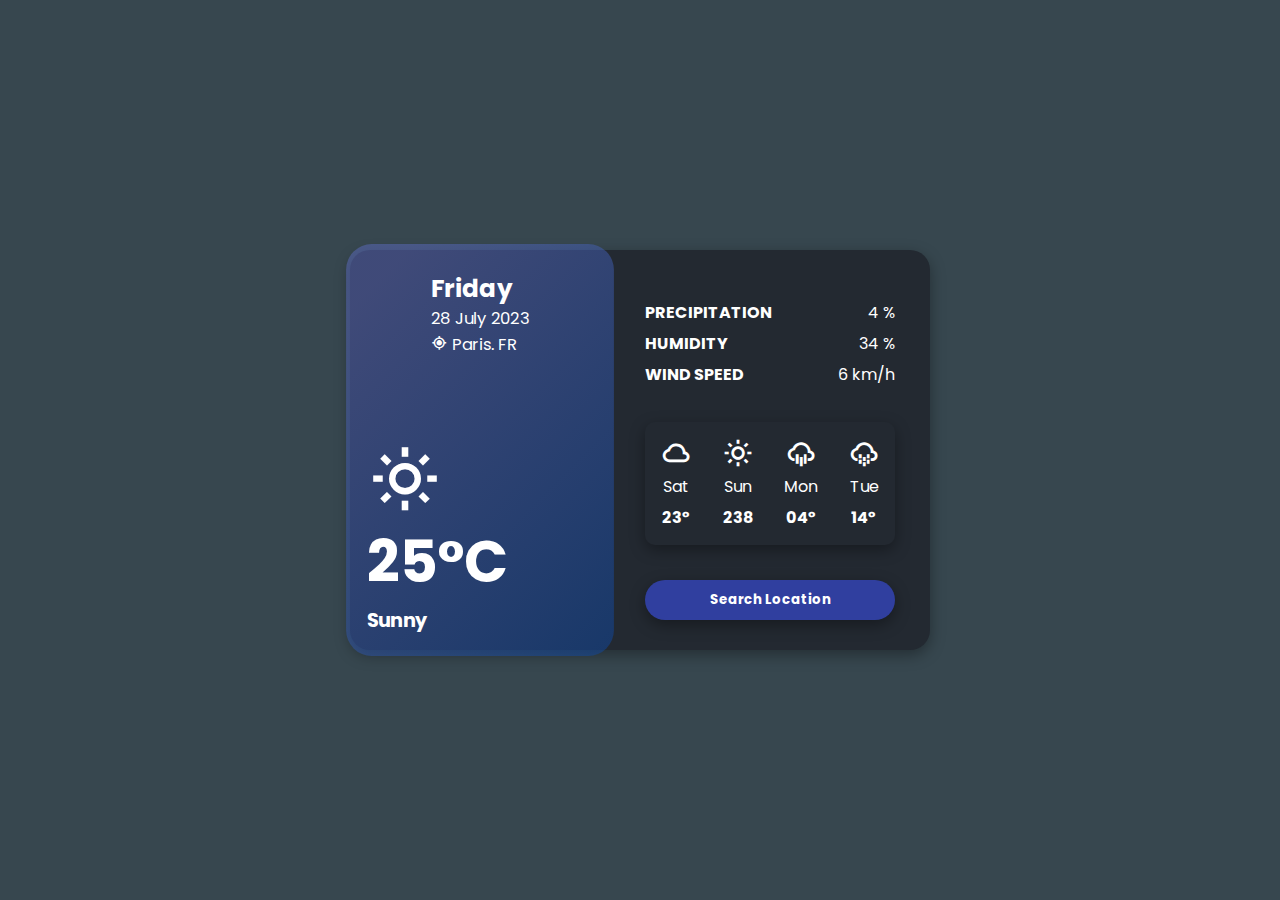
==== Minimal Weather App/index.html @ 2f45007a "update" ====
<!DOCTYPE html>
<html lang="en">

<head>
    <meta charset="UTF-8">
    <meta name="viewport" content="width=device-width, initial-scale=1.0">
    <link href='https://unpkg.com/boxicons@2.1.4/css/boxicons.min.css' rel='stylesheet'>
    <link rel="stylesheet" href="style.css">
    <title>Weather App</title>
</head>

<body>

    <div class="container">
        <div class="left-info">
            <div class="pic-gradient"></div>
            <div class="today-info">
                <h2>Friday</h2>
                <span>28 July 2023</span>
                <div>
                    <i class='bx bx-current-location'></i>
                    <span>Paris. FR</span>
                </div>
            </div>
            <div class="today-weather">
                    <i class='bx bx-sun' ></i>
                    <h1 class="weather-temp">
                        25°C
                    </h1>
                    <h3>Sunny</h3>
            </div>
        </div>

        <div class="right-info">
            <div class="day-info">
                <div>
                    <span class="title">PRECIPITATION</span>
                    <span class="value">4 %</span>
                </div>
                <div>
                    <span class="title">HUMIDITY</span>
                    <span class="value">34 %</span>
                </div>
                <div>
                    <span class="title">WIND SPEED</span>
                    <span class="value">6 km/h</span>
                </div>
            </div>

            <ul class="days-list">
                <li>
                    <i class='bx bx-cloud' ></i>
                    <span>Sat</span>
                    <span class="day-temp">23°</span>
                </li>
                <li>
                    <i class='bx bx-sun' ></i>
                    <span>Sun</span>
                    <span class="day-temp">238
                <li>
                    <i class='bx bx-cloud-rain' ></i>
                    <span>Mon</span>
                    <span class="day-temp">04°</span>
                </li>
                <li>
                    <i class='bx bx-cloud-drizzle' ></i>
                    <span>Tue</span>
                    <span class="day-temp">14°</span>
                </li>
            </ul>

            <div class="btn-container">
                <button class="loc-button">Search Location</button>
            </div>

        </div>

    </div>
    
</body>

</html>
---- Minimal Weather App/style.css ----
@import url('https://fonts.googleapis.com/css2?family=Bebas+Neue&family=Poppins:wght@300;400;500;600;700;800&display=swap');

*{
    margin: 0;
    padding: 0;
    box-sizing: border-box;
    font-family: 'Poppins', sans-serif;
}

body{
    background-color: #37474f;
    height: 100vh;
    display: flex;
    align-items: center;
    justify-content: center;
}

.container{
    height: 400px;
    background-color: #232931;
    color: #fff;
    border-radius: 20px;
    box-shadow: 0 5px 15px rgba(0, 0, 0, 0.35);
}

.left-info{
    width: 260px;
    height: 100%;
    float: left;
    display: flex;
    border-radius: 25px;
    justify-content: center;
    background: url(1.jpg);
    background-position: center;
    background-size: cover;
    transform: scale(1.03) perspective(200px);
    cursor: pointer;
    box-shadow: 0 0 20px --10px rrgba(0, 0, 0, 0.2);
    transition: all 0.3s ease;
}

.left-info:hover{
    transform: scale(1.1) perspective(2500px) rotateY(5deg);
}

.pic-gradient{
    position: absolute;
    width: 100%;
    height: 100%;
    top: 0;
    left: 0;
    background: linear-gradient(135deg, #5c6bc0 10%, #0d47a1 100%);
    border-radius: 25px;
    opacity: 0.5;
}

.today-info{
    position: absolute;
    display: flex;
    flex-direction: column;
    margin-top: 25px;
}

.today-weather{
    position: absolute;
    display: flex;
    flex-direction: column;
    align-items: flex-start;
    bottom: 20px;
    left: 20px;
}

.today-weather .bx{
    font-size: 4.6rem;
}

.weather-temp{
    font-weight: 700;
    font-size: 3.5rem;

}

.right-info{
    float: right;
    position: relative;
    height: 100%;
    padding-top: 25px;
}

.day-info{
    padding: 25px 35px;
    display: flex;
    flex-direction: column;
}

.day-info div:not(:last-child){
    margin-bottom: 6px;
}

.day-info div .title{
    font-weight: 700;
}

.day-info div .value{
    float: right;
}

.days-list{
    display: flex;
    list-style: none;
    margin: 10px 35px;
    box-shadow: 0 5px 15px rgba(0, 0, 0, 0.35);
    border-radius: 10px;
}

.days-list li{
    padding: 15px;
    cursor: pointer;
    display: flex;
    flex-direction: column;
    justify-content: space-between;
    align-items: center;
    border-radius: 10px;
    transition: all 0.3s ease;
}

.days-list li .bx{
    margin-bottom: 5px;
    font-size: 2rem;
}

.days-list li:hover{
    transform: scale(1.1);
    background: #fff;
    color: #222831;
    box-shadow: 0 5px 15px rgba(0, 0, 0, 0.35);
}

.days-list li .day-temp{
    margin-top: 6px;
    font-weight: 700;
}

.btn-container{
    padding: 25px 35px;
}

.loc-button{
    outline: none;
    width: 100%;
    border: none;
    font-weight: 700;
    border-radius: 25px;
    padding: 10px;
    background: #303f9f;
    color: #fff;
    cursor: pointer;
    box-shadow: 0 5px 15px rgba(0, 0, 0, 0.35);
    transition: all 0.3s ease;
}

.loc-button:hover{
    background: #1a237e;
}
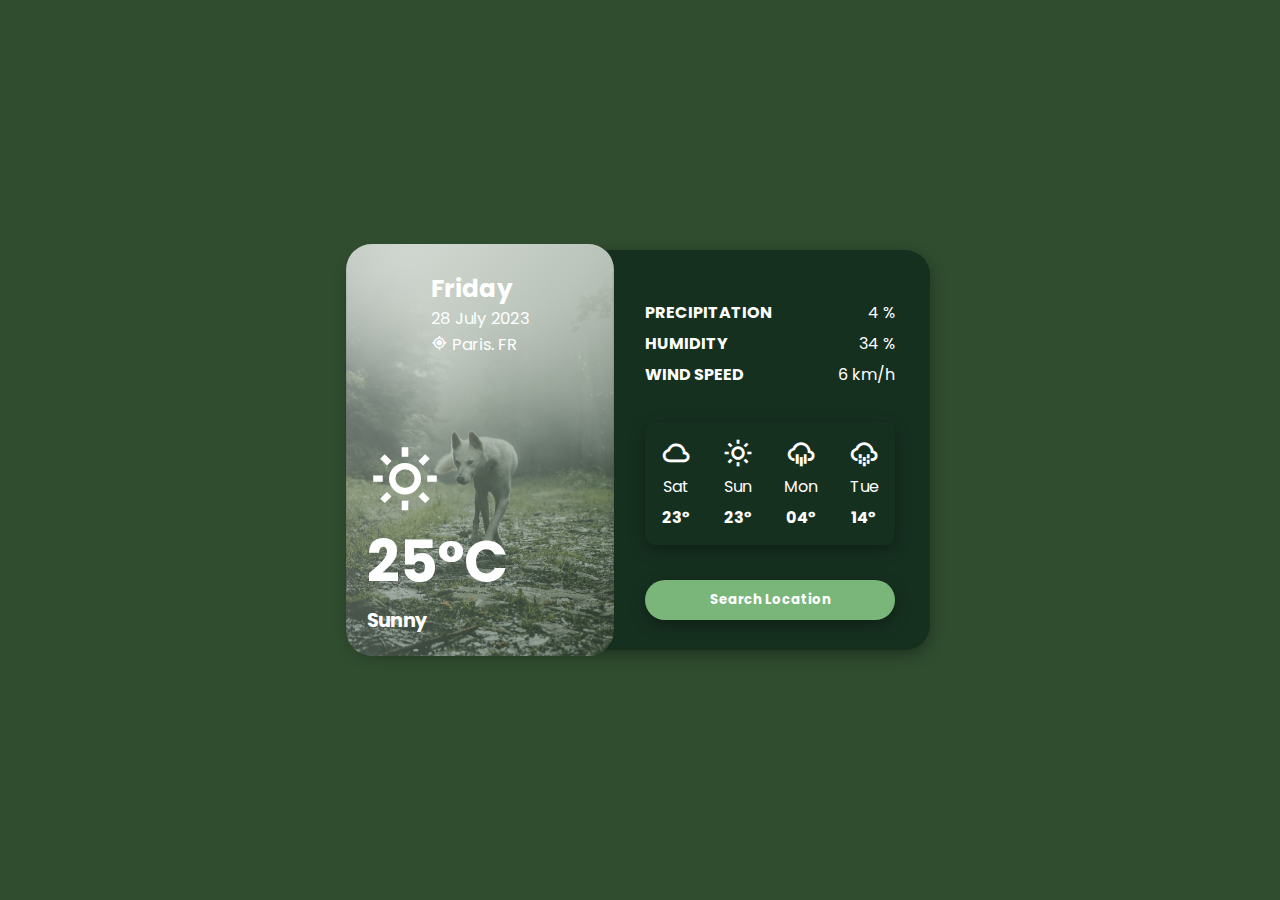
==== commit f0d3df32: "update" ====
--- a/Minimal Weather App/index.html
+++ b/Minimal Weather App/index.html
@@ -56,7 +56,7 @@
                 <li>
                     <i class='bx bx-sun' ></i>
                     <span>Sun</span>
-                    <span class="day-temp">238
+                    <span class="day-temp">23°
                 <li>
                     <i class='bx bx-cloud-rain' ></i>
                     <span>Mon</span>
@@ -76,6 +76,8 @@
         </div>
 
     </div>
+
+    <script type="text/javascript" src="index.js"></script>
     
 </body>
 
--- a/Minimal Weather App/style.css
+++ b/Minimal Weather App/style.css
@@ -8,7 +8,7 @@
 }
 
 body{
-    background-color: #37474f;
+    background-color: #304D30;
     height: 100vh;
     display: flex;
     align-items: center;
@@ -17,9 +17,9 @@
 
 .container{
     height: 400px;
-    background-color: #232931;
+    background-color: #163020;
     color: #fff;
-    border-radius: 20px;
+    border-radius: 25px;
     box-shadow: 0 5px 15px rgba(0, 0, 0, 0.35);
 }
 
@@ -30,12 +30,12 @@
     display: flex;
     border-radius: 25px;
     justify-content: center;
-    background: url(1.jpg);
+    background: url(marek-szturc-n3qWOO_WO3E-unsplash.jpg);
     background-position: center;
     background-size: cover;
     transform: scale(1.03) perspective(200px);
     cursor: pointer;
-    box-shadow: 0 0 20px --10px rrgba(0, 0, 0, 0.2);
+    box-shadow: 0 0 20px -10px rrgba(0, 0, 0, 0.2);
     transition: all 0.3s ease;
 }
 
@@ -49,7 +49,7 @@
     height: 100%;
     top: 0;
     left: 0;
-    background: linear-gradient(135deg, #5c6bc0 10%, #0d47a1 100%);
+    background: linear-gradient(135deg, #B6C4B6 10%, #304D30 100%);
     border-radius: 25px;
     opacity: 0.5;
 }
@@ -59,6 +59,19 @@
     display: flex;
     flex-direction: column;
     margin-top: 25px;
+}
+
+.today-info .bx{
+    animation: pulse 2s ease-in-out infinite;
+}
+
+@keyframes pulse {
+  0%, 100% {
+    transform: scale(1);
+  }
+  50% {
+    transform: scale(1.2);
+  }
 }
 
 .today-weather{
@@ -72,6 +85,16 @@
 
 .today-weather .bx{
     font-size: 4.6rem;
+    animation: rotate 5s linear infinite;
+}
+
+@keyframes rotate {
+    from {
+      transform: rotate(0deg);
+    }
+    to {
+      transform: rotate(360deg);
+    }
 }
 
 .weather-temp{
@@ -152,7 +175,7 @@
     font-weight: 700;
     border-radius: 25px;
     padding: 10px;
-    background: #303f9f;
+    background: #7ab67a;
     color: #fff;
     cursor: pointer;
     box-shadow: 0 5px 15px rgba(0, 0, 0, 0.35);
@@ -160,5 +183,5 @@
 }
 
 .loc-button:hover{
-    background: #1a237e;
+    background: #B6C4B6;
 }